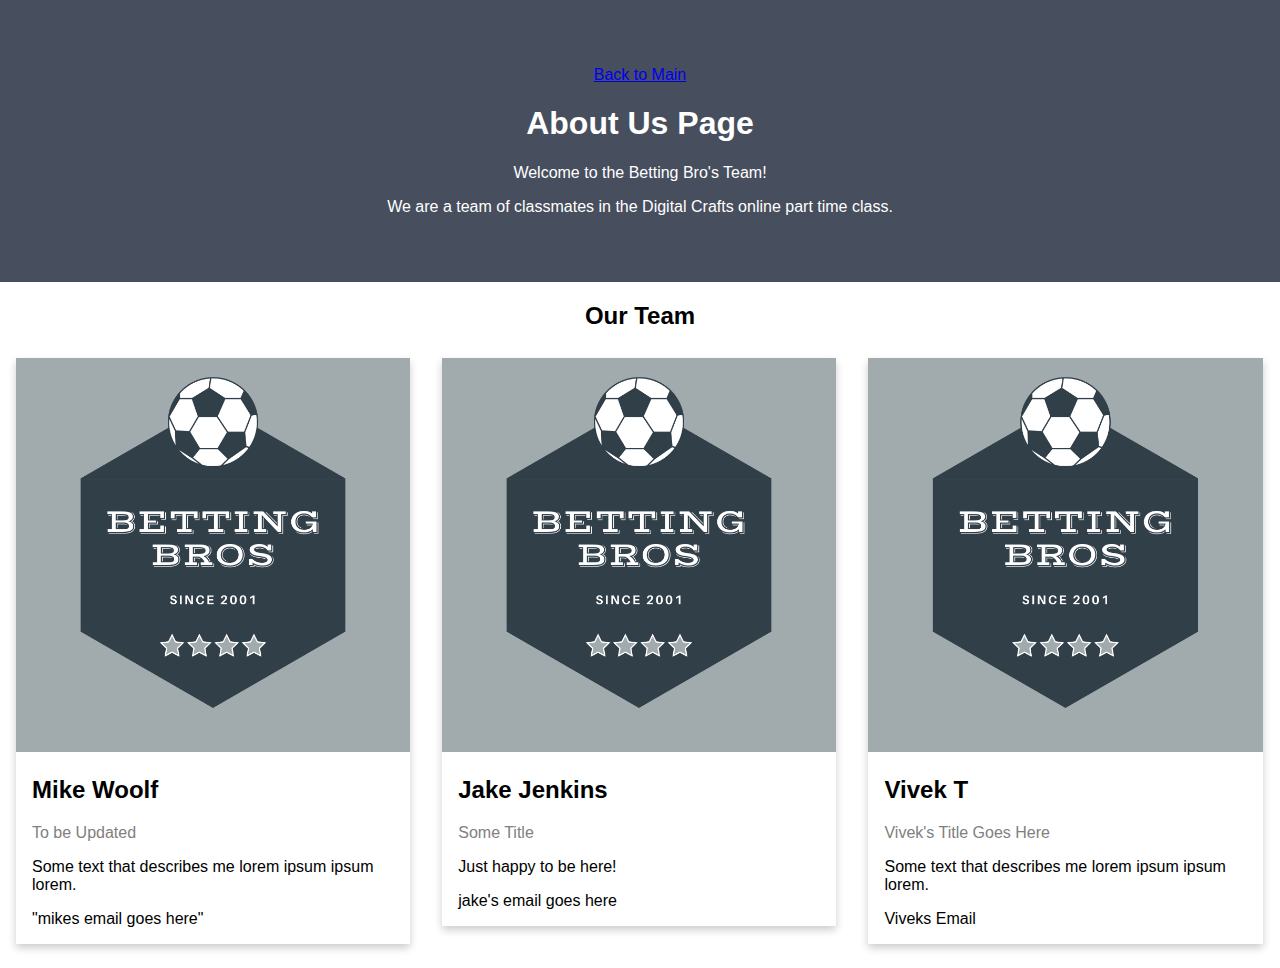
==== aboutus.html @ 9ef2f42b "Pushing about us page with edits to the CSS" ====
<!DOCTYPE html>
<html lang="en">
<head>
    <meta charset="UTF-8">
    <meta http-equiv="X-UA-Compatible" content="IE=edge">
    <meta name="viewport" content="width=device-width, initial-scale=1.0">
    <link rel="stylesheet" href="style.css" />
    <title>Document</title>
</head>
<body>
    <div class="about-section">
        <p><a href="./index.html">Back to Main</a></p>
        <h1>About Us Page</h1>
        <p>Welcome to the Betting Bro's Team!</p>
        <p>We are a team of classmates in the Digital Crafts online part time class. </p>
      </div>
      
      <h2 style="text-align:center">Our Team</h2>
      <div class="row">
        <div class="column">
          <div class="card">
            <img src="./assets/images/Betting Bros Logo.png" alt="Jane" style="width:100%">
            <div class="container">
              <h2>Mike Woolf</h2>
              <p class="title">To be Updated</p>
              <p>Some text that describes me lorem ipsum ipsum lorem.</p>
              <p>"mikes email goes here"</p>
            </div>
          </div>
        </div>
      
        <div class="column">
          <div class="card">
            <img src="./assets/images/Betting Bros Logo.png" alt="Mike" style="width:100%">
            <div class="container">
              <h2>Jake Jenkins</h2>
              <p class="title">Some Title</p>
              <p>Just happy to be here!</p>
              <p>jake's email goes here</p>
            </div>
          </div>
        </div>
      
        <div class="column">
          <div class="card">
            <img src="./assets/images/Betting Bros Logo.png" alt="John" style="width:100%">
            <div class="container">
              <h2>Vivek T</h2>
              <p class="title">Vivek's Title Goes Here</p>
              <p>Some text that describes me lorem ipsum ipsum lorem.</p>
              <p>Viveks Email</p>
            </div>
          </div>
        </div>
      </div>
</body>
</html>
---- style.css ----
#bets-container {
  display: grid;
  grid-template-columns: repeat(3, auto);
}

.card-img-top {
  height: 200px;
  width: auto;
}

body {
  font-family: Arial, Helvetica, sans-serif;
  margin: 0;
}

html {
  box-sizing: border-box;
}

*, *:before, *:after {
  box-sizing: inherit;
}

.column {
  float: left;
  width: 33.3%;
  margin-bottom: 16px;
  padding: 0 8px;
}

.card {
  box-shadow: 0 4px 8px 0 rgba(0, 0, 0, 0.2);
  margin: 8px;
}

.about-section {
  padding: 50px;
  text-align: center;
  background-color: #474e5d;
  color: white;
}

.container {
  padding: 0 16px;
}

.container::after, .row::after {
  content: "";
  clear: both;
  display: table;
}

.title {
  color: grey;
}

.button {
  border: none;
  outline: 0;
  display: inline-block;
  padding: 8px;
  color: white;
  background-color: #000;
  text-align: center;
  cursor: pointer;
  width: 100%;
}

.button:hover {
  background-color: #555;
}

@media screen and (max-width: 650px) {
  .column {
    width: 100%;
    display: block;
  }
}
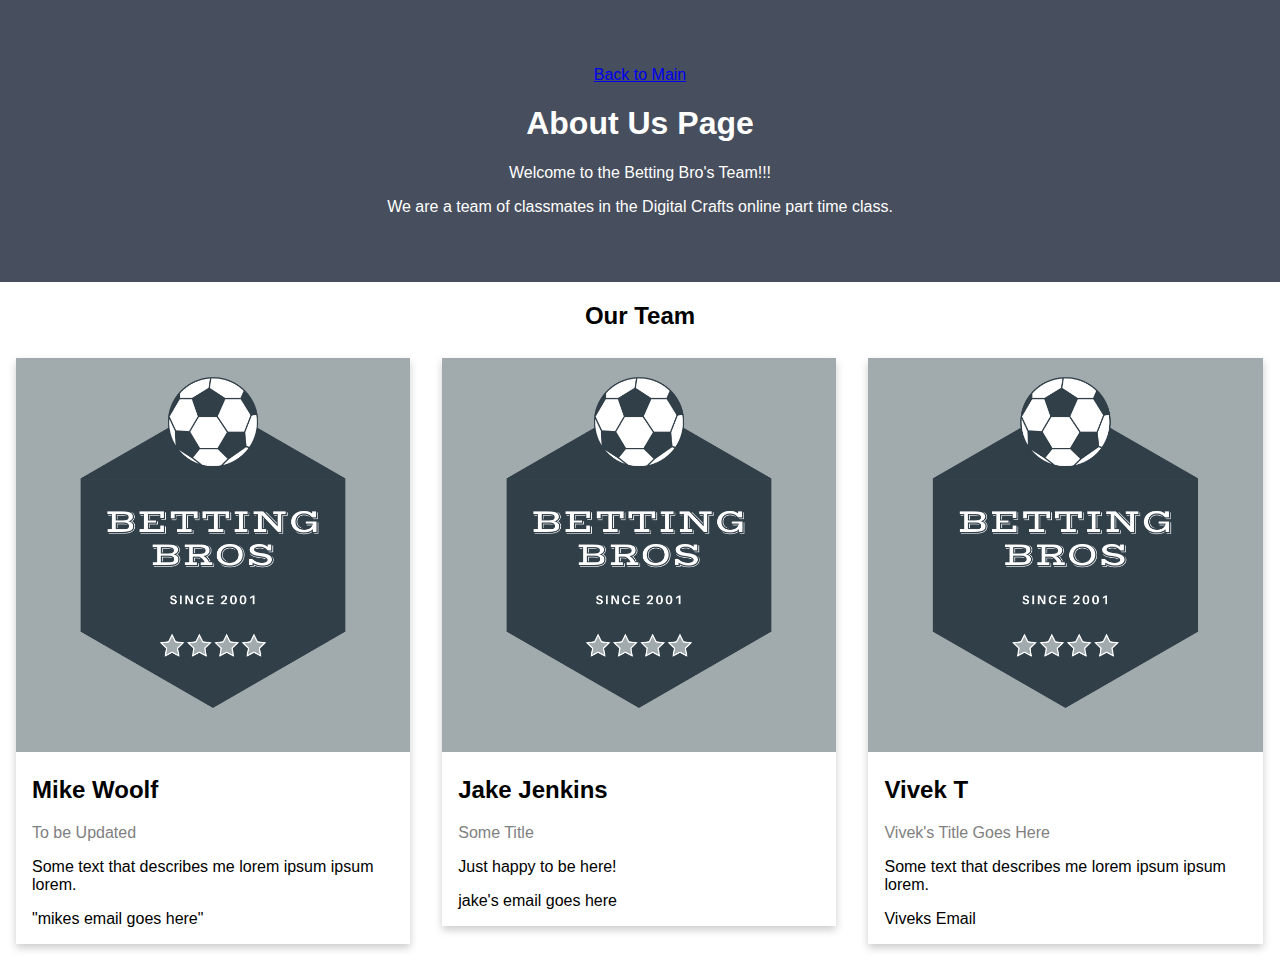
==== commit b5a74ea1: "Adding about us and widget" ====
--- a/aboutus.html
+++ b/aboutus.html
@@ -11,7 +11,7 @@
     <div class="about-section">
         <p><a href="./index.html">Back to Main</a></p>
         <h1>About Us Page</h1>
-        <p>Welcome to the Betting Bro's Team!</p>
+        <p>Welcome to the Betting Bro's Team!!!</p>
         <p>We are a team of classmates in the Digital Crafts online part time class. </p>
       </div>
       
--- a/style.css
+++ b/style.css
@@ -75,4 +75,15 @@
     width: 100%;
     display: block;
   }
+}
+
+.informationTable {
+ height:20px;
+ font-size: smaller;
+}
+
+.actualTable {
+  width: 50px;
+  width: 50px;
+  background-color: blue;
 }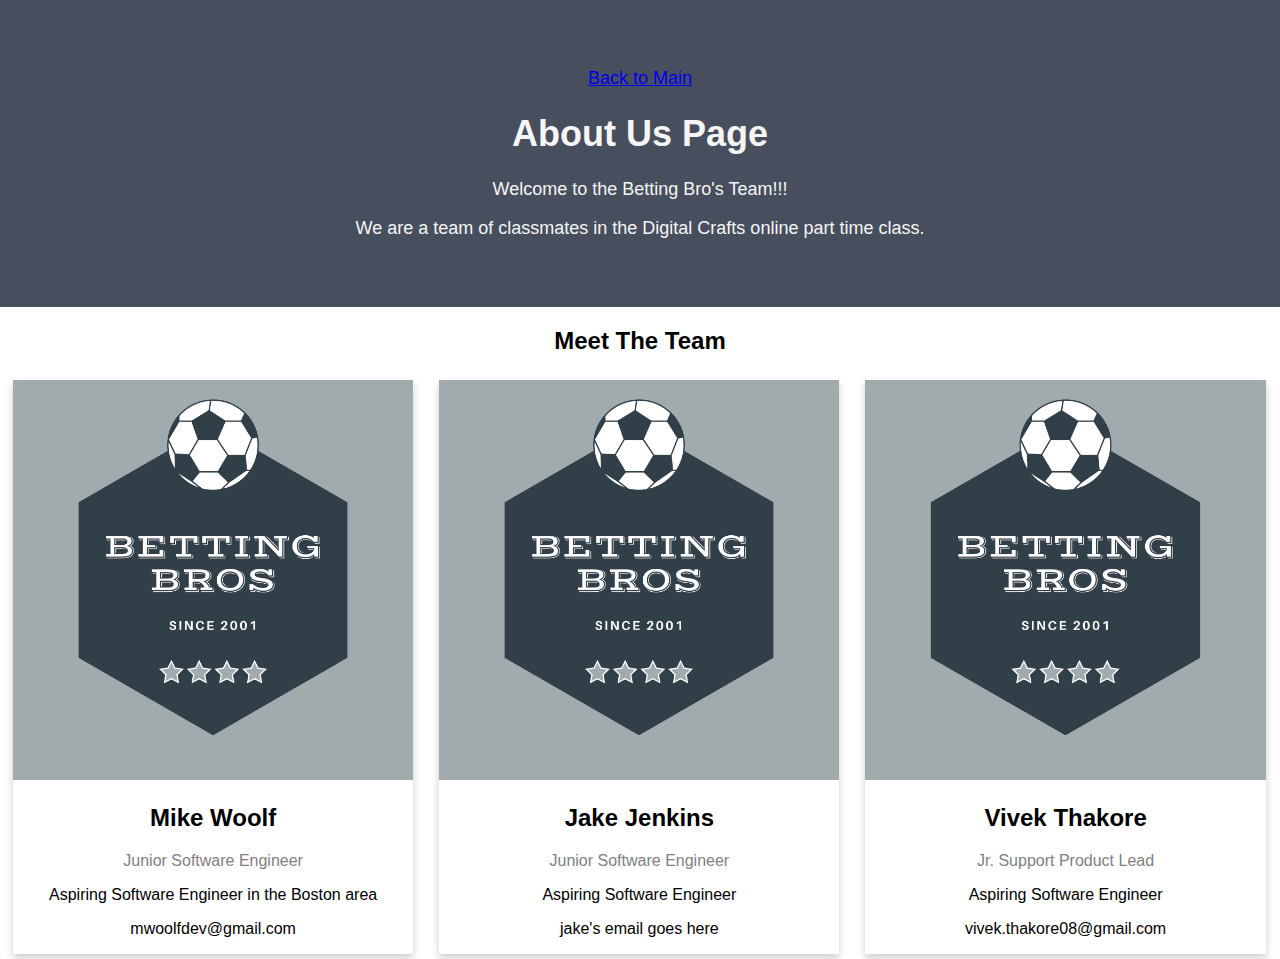
==== commit 40ebbe49: "apply html/css" ====
--- a/aboutus.html
+++ b/aboutus.html
@@ -15,16 +15,16 @@
         <p>We are a team of classmates in the Digital Crafts online part time class. </p>
       </div>
       
-      <h2 style="text-align:center">Our Team</h2>
+      <h2 style="text-align:center">Meet The Team</h2>
       <div class="row">
         <div class="column">
           <div class="card">
             <img src="./assets/images/Betting Bros Logo.png" alt="Jane" style="width:100%">
             <div class="container">
-              <h2>Mike Woolf</h2>
-              <p class="title">To be Updated</p>
-              <p>Some text that describes me lorem ipsum ipsum lorem.</p>
-              <p>"mikes email goes here"</p>
+              <h2 style="text-align: center;">Mike Woolf</h2>
+              <p class="title" style="text-align: center;">Junior Software Engineer</p>
+              <p style="text-align: center;">Aspiring Software Engineer in the Boston area</p>
+              <p style="text-align: center;">mwoolfdev@gmail.com</p>
             </div>
           </div>
         </div>
@@ -33,10 +33,10 @@
           <div class="card">
             <img src="./assets/images/Betting Bros Logo.png" alt="Mike" style="width:100%">
             <div class="container">
-              <h2>Jake Jenkins</h2>
-              <p class="title">Some Title</p>
-              <p>Just happy to be here!</p>
-              <p>jake's email goes here</p>
+              <h2 style="text-align: center;">Jake Jenkins</h2>
+              <p class="title" style="text-align: center;">Junior Software Engineer</p>
+              <p style="text-align: center;">Aspiring Software Engineer</p>
+              <p style="text-align: center;">jake's email goes here</p>
             </div>
           </div>
         </div>
@@ -45,10 +45,10 @@
           <div class="card">
             <img src="./assets/images/Betting Bros Logo.png" alt="John" style="width:100%">
             <div class="container">
-              <h2>Vivek T</h2>
-              <p class="title">Vivek's Title Goes Here</p>
-              <p>Some text that describes me lorem ipsum ipsum lorem.</p>
-              <p>Viveks Email</p>
+              <h2 style="text-align: center;">Vivek Thakore</h2>
+              <p class="title" style="text-align: center;">Jr. Support Product Lead</p>
+              <p style="text-align: center;">Aspiring Software Engineer</p>
+              <p style="text-align: center;">vivek.thakore08@gmail.com</p>
             </div>
           </div>
         </div>
--- a/style.css
+++ b/style.css
@@ -1,8 +1,3 @@
-#bets-container {
-  display: grid;
-  grid-template-columns: repeat(3, auto);
-}
-
 .card-img-top {
   height: 200px;
   width: auto;
@@ -17,34 +12,54 @@
   box-sizing: border-box;
 }
 
-*, *:before, *:after {
+*,
+*:before,
+*:after {
   box-sizing: inherit;
 }
 
 .column {
   float: left;
   width: 33.3%;
-  margin-bottom: 16px;
+  margin-bottom: 0 16px;
   padding: 0 8px;
 }
 
 .card {
   box-shadow: 0 4px 8px 0 rgba(0, 0, 0, 0.2);
-  margin: 8px;
+  margin: 5px;
 }
 
+#accordion-resizer {
+  padding: 10px;
+  width: 200px;
+  height: 220px;
+  border: none;
+  outline: none;
+}
+
+
+
+
+
+
+
+/* about section  */
 .about-section {
   padding: 50px;
   text-align: center;
   background-color: #474e5d;
-  color: white;
+  color: whitesmoke;
+  font-family:Arial, Helvetica, sans-serif;
+  font-size: large;
 }
 
 .container {
   padding: 0 16px;
 }
 
-.container::after, .row::after {
+.container::after,
+.row::after {
   content: "";
   clear: both;
   display: table;
@@ -78,12 +93,22 @@
 }
 
 .informationTable {
- height:20px;
- font-size: smaller;
+  height: 20px;
+  font-size: smaller;
 }
 
 .actualTable {
   width: 50px;
   width: 50px;
   background-color: blue;
-}+}
+
+/* Bets Container CSS */
+
+/* .bets-container {
+  display: flex;
+  flex-direction: row;
+  height: 500px;
+  width: 100%;
+  background-color: red;
+} */
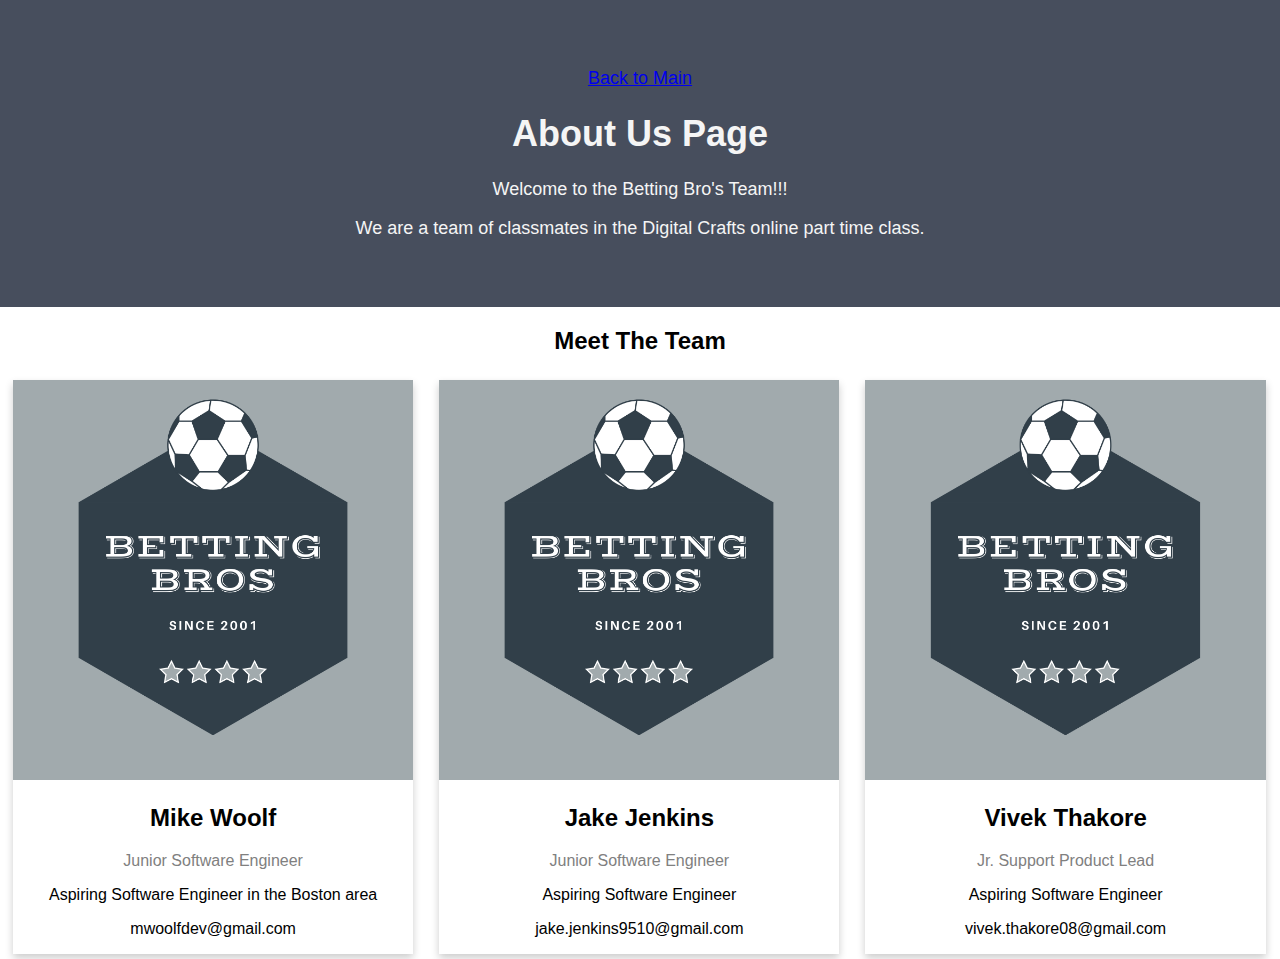
==== commit a0f8642d: "updated widget,aboutme,readme" ====
--- a/aboutus.html
+++ b/aboutus.html
@@ -36,7 +36,7 @@
               <h2 style="text-align: center;">Jake Jenkins</h2>
               <p class="title" style="text-align: center;">Junior Software Engineer</p>
               <p style="text-align: center;">Aspiring Software Engineer</p>
-              <p style="text-align: center;">jake's email goes here</p>
+              <p style="text-align: center;">jake.jenkins9510@gmail.com</p>
             </div>
           </div>
         </div>
